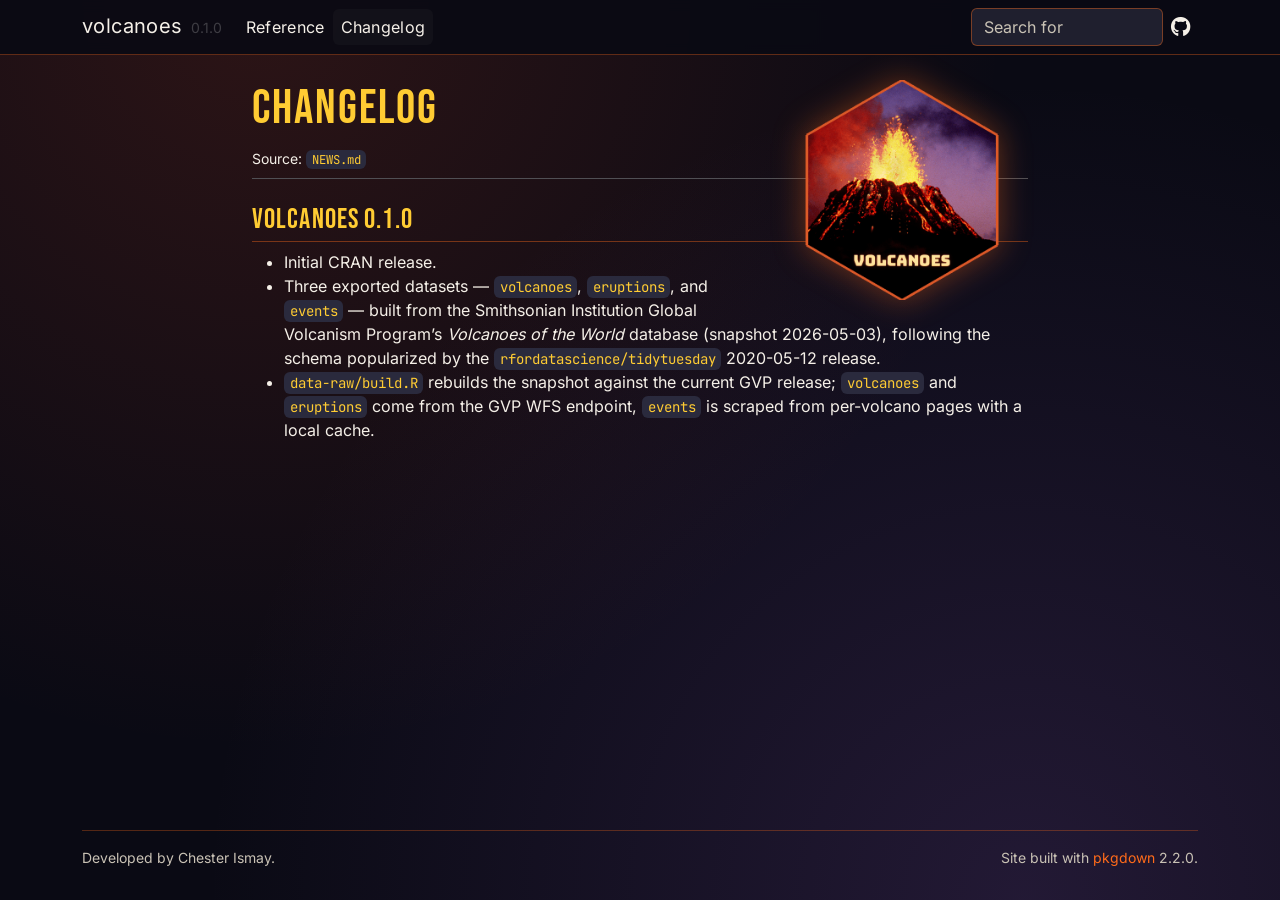
==== news/index.html @ 97ddf231 "Deploying to gh-pages from @ moderndive/volcanoes@5ae3375f4cb5e83d5c60f3630cde0b2632eceeb3 🚀" ====
<!DOCTYPE html>
<!-- Generated by pkgdown: do not edit by hand --><html lang="en"><head><meta http-equiv="Content-Type" content="text/html; charset=UTF-8"><meta charset="utf-8"><meta http-equiv="X-UA-Compatible" content="IE=edge"><meta name="viewport" content="width=device-width, initial-scale=1, shrink-to-fit=no"><title>Changelog • volcanoes</title><!-- favicons --><link rel="icon" type="image/png" sizes="96x96" href="../favicon-96x96.png"><link rel="icon" type="”image/svg+xml”" href="../favicon.svg"><link rel="apple-touch-icon" sizes="180x180" href="../apple-touch-icon.png"><link rel="icon" sizes="any" href="../favicon.ico"><link rel="manifest" href="../site.webmanifest"><script src="../deps/jquery-3.6.0/jquery-3.6.0.min.js"></script><meta name="viewport" content="width=device-width, initial-scale=1, shrink-to-fit=no"><link href="../deps/bootstrap-5.3.1/bootstrap.min.css" rel="stylesheet"><script src="../deps/bootstrap-5.3.1/bootstrap.bundle.min.js"></script><link href="../deps/Inter-0.4.10/font.css" rel="stylesheet"><link href="../deps/JetBrains_Mono-0.4.10/font.css" rel="stylesheet"><link href="../deps/Bebas_Neue-0.4.10/font.css" rel="stylesheet"><link href="../deps/font-awesome-6.5.2/css/all.min.css" rel="stylesheet"><link href="../deps/font-awesome-6.5.2/css/v4-shims.min.css" rel="stylesheet"><script src="../deps/headroom-0.11.0/headroom.min.js"></script><script src="../deps/headroom-0.11.0/jQuery.headroom.min.js"></script><script src="../deps/bootstrap-toc-1.0.1/bootstrap-toc.min.js"></script><script src="../deps/clipboard.js-2.0.11/clipboard.min.js"></script><script src="../deps/search-1.0.0/autocomplete.jquery.min.js"></script><script src="../deps/search-1.0.0/fuse.min.js"></script><script src="../deps/search-1.0.0/mark.min.js"></script><!-- pkgdown --><script src="../pkgdown.js"></script><script src="../extra.js"></script><meta property="og:title" content="Changelog"><meta property="og:image" content="https://moderndive.github.io/volcanoes/logo.png"></head><body>
    <a href="#main" class="visually-hidden-focusable">Skip to contents</a>


    <nav class="navbar navbar-expand-lg fixed-top bg-dark" data-bs-theme="dark" aria-label="Site navigation"><div class="container">

    <a class="navbar-brand me-2" href="../index.html">volcanoes</a>

    <small class="nav-text text-muted me-auto" data-bs-toggle="tooltip" data-bs-placement="bottom" title="">0.1.0</small>


    <button class="navbar-toggler" type="button" data-bs-toggle="collapse" data-bs-target="#navbar" aria-controls="navbar" aria-expanded="false" aria-label="Toggle navigation">
      <span class="navbar-toggler-icon"></span>
    </button>

    <div id="navbar" class="collapse navbar-collapse ms-3">
      <ul class="navbar-nav me-auto"><li class="nav-item"><a class="nav-link" href="../reference/index.html">Reference</a></li>
<li class="active nav-item"><a class="nav-link" href="../news/index.html">Changelog</a></li>
      </ul><ul class="navbar-nav"><li class="nav-item"><form class="form-inline" role="search">
 <input class="form-control" type="search" name="search-input" id="search-input" autocomplete="off" aria-label="Search site" placeholder="Search for" data-search-index="../search.json"></form></li>
<li class="nav-item"><a class="external-link nav-link" href="https://github.com/moderndive/volcanoes/" aria-label="GitHub"><span class="fa fab fa-github fa-lg"></span></a></li>
      </ul></div>


  </div>
</nav><div class="container template-news">
<div class="row">
  <main id="main" class="col-md-9"><div class="page-header">
      <img src="../logo.png" class="logo" alt=""><h1>Changelog</h1>
      <small>Source: <a href="https://github.com/moderndive/volcanoes/blob/main/NEWS.md" class="external-link"><code>NEWS.md</code></a></small>
    </div>

    <div class="section level2">
<h2 class="pkg-version" data-toc-text="0.1.0" id="volcanoes-010">volcanoes 0.1.0<a class="anchor" aria-label="anchor" href="#volcanoes-010"></a></h2>
<ul><li>Initial CRAN release.</li>
<li>Three exported datasets — <code>volcanoes</code>, <code>eruptions</code>, and <code>events</code> — built from the Smithsonian Institution Global Volcanism Program’s <em>Volcanoes of the World</em> database (snapshot 2026-05-03), following the schema popularized by the <code>rfordatascience/tidytuesday</code> 2020-05-12 release.</li>
<li>
<code>data-raw/build.R</code> rebuilds the snapshot against the current GVP release; <code>volcanoes</code> and <code>eruptions</code> come from the GVP WFS endpoint, <code>events</code> is scraped from per-volcano pages with a local cache.</li>
</ul></div>
  </main></div>


    <footer><div class="pkgdown-footer-left">
  <p>Developed by Chester Ismay.</p>
</div>

<div class="pkgdown-footer-right">
  <p>Site built with <a href="https://pkgdown.r-lib.org/" class="external-link">pkgdown</a> 2.2.0.</p>
</div>

    </footer></div>





  </body></html>
---- deps/Inter-0.4.10/font.css ----
/* cyrillic-ext */
@font-face {
  font-family: 'Inter';
  font-style: normal;
  font-weight: 400;
  font-display: swap;
  src: url(UcCO3FwrK3iLTeHuS_nVMrMxCp50SjIw2boKoduKmMEVuLyfAZJhiI2B.woff2) format('woff2');
  unicode-range: U+0460-052F, U+1C80-1C8A, U+20B4, U+2DE0-2DFF, U+A640-A69F, U+FE2E-FE2F;
}
/* cyrillic */
@font-face {
  font-family: 'Inter';
  font-style: normal;
  font-weight: 400;
  font-display: swap;
  src: url(UcCO3FwrK3iLTeHuS_nVMrMxCp50SjIw2boKoduKmMEVuLyfAZthiI2B.woff2) format('woff2');
  unicode-range: U+0301, U+0400-045F, U+0490-0491, U+04B0-04B1, U+2116;
}
/* greek-ext */
@font-face {
  font-family: 'Inter';
  font-style: normal;
  font-weight: 400;
  font-display: swap;
  src: url(UcCO3FwrK3iLTeHuS_nVMrMxCp50SjIw2boKoduKmMEVuLyfAZNhiI2B.woff2) format('woff2');
  unicode-range: U+1F00-1FFF;
}
/* greek */
@font-face {
  font-family: 'Inter';
  font-style: normal;
  font-weight: 400;
  font-display: swap;
  src: url(UcCO3FwrK3iLTeHuS_nVMrMxCp50SjIw2boKoduKmMEVuLyfAZxhiI2B.woff2) format('woff2');
  unicode-range: U+0370-0377, U+037A-037F, U+0384-038A, U+038C, U+038E-03A1, U+03A3-03FF;
}
/* vietnamese */
@font-face {
  font-family: 'Inter';
  font-style: normal;
  font-weight: 400;
  font-display: swap;
  src: url(UcCO3FwrK3iLTeHuS_nVMrMxCp50SjIw2boKoduKmMEVuLyfAZBhiI2B.woff2) format('woff2');
  unicode-range: U+0102-0103, U+0110-0111, U+0128-0129, U+0168-0169, U+01A0-01A1, U+01AF-01B0, U+0300-0301, U+0303-0304, U+0308-0309, U+0323, U+0329, U+1EA0-1EF9, U+20AB;
}
/* latin-ext */
@font-face {
  font-family: 'Inter';
  font-style: normal;
  font-weight: 400;
  font-display: swap;
  src: url(UcCO3FwrK3iLTeHuS_nVMrMxCp50SjIw2boKoduKmMEVuLyfAZFhiI2B.woff2) format('woff2');
  unicode-range: U+0100-02BA, U+02BD-02C5, U+02C7-02CC, U+02CE-02D7, U+02DD-02FF, U+0304, U+0308, U+0329, U+1D00-1DBF, U+1E00-1E9F, U+1EF2-1EFF, U+2020, U+20A0-20AB, U+20AD-20C0, U+2113, U+2C60-2C7F, U+A720-A7FF;
}
/* latin */
@font-face {
  font-family: 'Inter';
  font-style: normal;
  font-weight: 400;
  font-display: swap;
  src: url(UcCO3FwrK3iLTeHuS_nVMrMxCp50SjIw2boKoduKmMEVuLyfAZ9hiA.woff2) format('woff2');
  unicode-range: U+0000-00FF, U+0131, U+0152-0153, U+02BB-02BC, U+02C6, U+02DA, U+02DC, U+0304, U+0308, U+0329, U+2000-206F, U+20AC, U+2122, U+2191, U+2193, U+2212, U+2215, U+FEFF, U+FFFD;
}
---- deps/JetBrains_Mono-0.4.10/font.css ----
/* cyrillic-ext */
@font-face {
  font-family: 'JetBrains Mono';
  font-style: normal;
  font-weight: 400;
  font-display: swap;
  src: url(tDbY2o-flEEny0FZhsfKu5WU4zr3E_BX0PnT8RD8yKxTN1OVgaY.woff2) format('woff2');
  unicode-range: U+0460-052F, U+1C80-1C8A, U+20B4, U+2DE0-2DFF, U+A640-A69F, U+FE2E-FE2F;
}
/* cyrillic */
@font-face {
  font-family: 'JetBrains Mono';
  font-style: normal;
  font-weight: 400;
  font-display: swap;
  src: url(tDbY2o-flEEny0FZhsfKu5WU4zr3E_BX0PnT8RD8yKxTPlOVgaY.woff2) format('woff2');
  unicode-range: U+0301, U+0400-045F, U+0490-0491, U+04B0-04B1, U+2116;
}
/* greek */
@font-face {
  font-family: 'JetBrains Mono';
  font-style: normal;
  font-weight: 400;
  font-display: swap;
  src: url(tDbY2o-flEEny0FZhsfKu5WU4zr3E_BX0PnT8RD8yKxTOVOVgaY.woff2) format('woff2');
  unicode-range: U+0370-0377, U+037A-037F, U+0384-038A, U+038C, U+038E-03A1, U+03A3-03FF;
}
/* vietnamese */
@font-face {
  font-family: 'JetBrains Mono';
  font-style: normal;
  font-weight: 400;
  font-display: swap;
  src: url(tDbY2o-flEEny0FZhsfKu5WU4zr3E_BX0PnT8RD8yKxTNVOVgaY.woff2) format('woff2');
  unicode-range: U+0102-0103, U+0110-0111, U+0128-0129, U+0168-0169, U+01A0-01A1, U+01AF-01B0, U+0300-0301, U+0303-0304, U+0308-0309, U+0323, U+0329, U+1EA0-1EF9, U+20AB;
}
/* latin-ext */
@font-face {
  font-family: 'JetBrains Mono';
  font-style: normal;
  font-weight: 400;
  font-display: swap;
  src: url(tDbY2o-flEEny0FZhsfKu5WU4zr3E_BX0PnT8RD8yKxTNFOVgaY.woff2) format('woff2');
  unicode-range: U+0100-02BA, U+02BD-02C5, U+02C7-02CC, U+02CE-02D7, U+02DD-02FF, U+0304, U+0308, U+0329, U+1D00-1DBF, U+1E00-1E9F, U+1EF2-1EFF, U+2020, U+20A0-20AB, U+20AD-20C0, U+2113, U+2C60-2C7F, U+A720-A7FF;
}
/* latin */
@font-face {
  font-family: 'JetBrains Mono';
  font-style: normal;
  font-weight: 400;
  font-display: swap;
  src: url(tDbY2o-flEEny0FZhsfKu5WU4zr3E_BX0PnT8RD8yKxTOlOV.woff2) format('woff2');
  unicode-range: U+0000-00FF, U+0131, U+0152-0153, U+02BB-02BC, U+02C6, U+02DA, U+02DC, U+0304, U+0308, U+0329, U+2000-206F, U+20AC, U+2122, U+2191, U+2193, U+2212, U+2215, U+FEFF, U+FFFD;
}
---- deps/Bebas_Neue-0.4.10/font.css ----
/* latin-ext */
@font-face {
  font-family: 'Bebas Neue';
  font-style: normal;
  font-weight: 400;
  font-display: swap;
  src: url(JTUSjIg69CK48gW7PXoo9Wdhyzbi.woff2) format('woff2');
  unicode-range: U+0100-02BA, U+02BD-02C5, U+02C7-02CC, U+02CE-02D7, U+02DD-02FF, U+0304, U+0308, U+0329, U+1D00-1DBF, U+1E00-1E9F, U+1EF2-1EFF, U+2020, U+20A0-20AB, U+20AD-20C0, U+2113, U+2C60-2C7F, U+A720-A7FF;
}
/* latin */
@font-face {
  font-family: 'Bebas Neue';
  font-style: normal;
  font-weight: 400;
  font-display: swap;
  src: url(JTUSjIg69CK48gW7PXoo9Wlhyw.woff2) format('woff2');
  unicode-range: U+0000-00FF, U+0131, U+0152-0153, U+02BB-02BC, U+02C6, U+02DA, U+02DC, U+0304, U+0308, U+0329, U+2000-206F, U+20AC, U+2122, U+2191, U+2193, U+2212, U+2215, U+FEFF, U+FFFD;
}
---- deps/font-awesome-6.5.2/css/v4-shims.min.css ----
/*!
 * Font Awesome Free 6.5.2 by @fontawesome - https://fontawesome.com
 * License - https://fontawesome.com/license/free (Icons: CC BY 4.0, Fonts: SIL OFL 1.1, Code: MIT License)
 * Copyright 2024 Fonticons, Inc.
 */
.fa.fa-glass:before{content:"\f000"}.fa.fa-envelope-o{font-family:"Font Awesome 6 Free";font-weight:400}.fa.fa-envelope-o:before{content:"\f0e0"}.fa.fa-star-o{font-family:"Font Awesome 6 Free";font-weight:400}.fa.fa-star-o:before{content:"\f005"}.fa.fa-close:before,.fa.fa-remove:before{content:"\f00d"}.fa.fa-gear:before{content:"\f013"}.fa.fa-trash-o{font-family:"Font Awesome 6 Free";font-weight:400}.fa.fa-trash-o:before{content:"\f2ed"}.fa.fa-home:before{content:"\f015"}.fa.fa-file-o{font-family:"Font Awesome 6 Free";font-weight:400}.fa.fa-file-o:before{content:"\f15b"}.fa.fa-clock-o{font-family:"Font Awesome 6 Free";font-weight:400}.fa.fa-clock-o:before{content:"\f017"}.fa.fa-arrow-circle-o-down{font-family:"Font Awesome 6 Free";font-weight:400}.fa.fa-arrow-circle-o-down:before{content:"\f358"}.fa.fa-arrow-circle-o-up{font-family:"Font Awesome 6 Free";font-weight:400}.fa.fa-arrow-circle-o-up:before{content:"\f35b"}.fa.fa-play-circle-o{font-family:"Font Awesome 6 Free";font-weight:400}.fa.fa-play-circle-o:before{content:"\f144"}.fa.fa-repeat:before,.fa.fa-rotate-right:before{content:"\f01e"}.fa.fa-refresh:before{content:"\f021"}.fa.fa-list-alt{font-family:"Font Awesome 6 Free";font-weight:400}.fa.fa-list-alt:before{content:"\f022"}.fa.fa-dedent:before{content:"\f03b"}.fa.fa-video-camera:before{content:"\f03d"}.fa.fa-picture-o{font-family:"Font Awesome 6 Free";font-weight:400}.fa.fa-picture-o:before{content:"\f03e"}.fa.fa-photo{font-family:"Font Awesome 6 Free";font-weight:400}.fa.fa-photo:before{content:"\f03e"}.fa.fa-image{font-family:"Font Awesome 6 Free";font-weight:400}.fa.fa-image:before{content:"\f03e"}.fa.fa-map-marker:before{content:"\f3c5"}.fa.fa-pencil-square-o{font-family:"Font Awesome 6 Free";font-weight:400}.fa.fa-pencil-square-o:before{content:"\f044"}.fa.fa-edit{font-family:"Font Awesome 6 Free";font-weight:400}.fa.fa-edit:before{content:"\f044"}.fa.fa-share-square-o:before{content:"\f14d"}.fa.fa-check-square-o{font-family:"Font Awesome 6 Free";font-weight:400}.fa.fa-check-square-o:before{content:"\f14a"}.fa.fa-arrows:before{content:"\f0b2"}.fa.fa-times-circle-o{font-family:"Font Awesome 6 Free";font-weight:400}.fa.fa-times-circle-o:before{content:"\f057"}.fa.fa-check-circle-o{font-family:"Font Awesome 6 Free";font-weight:400}.fa.fa-check-circle-o:before{content:"\f058"}.fa.fa-mail-forward:before{content:"\f064"}.fa.fa-expand:before{content:"\f424"}.fa.fa-compress:before{content:"\f422"}.fa.fa-eye,.fa.fa-eye-slash{font-family:"Font Awesome 6 Free";font-weight:400}.fa.fa-warning:before{content:"\f071"}.fa.fa-calendar:before{content:"\f073"}.fa.fa-arrows-v:before{content:"\f338"}.fa.fa-arrows-h:before{content:"\f337"}.fa.fa-bar-chart-o:before,.fa.fa-bar-chart:before{content:"\e0e3"}.fa.fa-twitter-square{font-family:"Font Awesome 6 Brands";font-weight:400}.fa.fa-twitter-square:before{content:"\f081"}.fa.fa-facebook-square{font-family:"Font Awesome 6 Brands";font-weight:400}.fa.fa-facebook-square:before{content:"\f082"}.fa.fa-gears:before{content:"\f085"}.fa.fa-thumbs-o-up{font-family:"Font Awesome 6 Free";font-weight:400}.fa.fa-thumbs-o-up:before{content:"\f164"}.fa.fa-thumbs-o-down{font-family:"Font Awesome 6 Free";font-weight:400}.fa.fa-thumbs-o-down:before{content:"\f165"}.fa.fa-heart-o{font-family:"Font Awesome 6 Free";font-weight:400}.fa.fa-heart-o:before{content:"\f004"}.fa.fa-sign-out:before{content:"\f2f5"}.fa.fa-linkedin-square{font-family:"Font Awesome 6 Brands";font-weight:400}.fa.fa-linkedin-square:before{content:"\f08c"}.fa.fa-thumb-tack:before{content:"\f08d"}.fa.fa-external-link:before{content:"\f35d"}.fa.fa-sign-in:before{content:"\f2f6"}.fa.fa-github-square{font-family:"Font Awesome 6 Brands";font-weight:400}.fa.fa-github-square:before{content:"\f092"}.fa.fa-lemon-o{font-family:"Font Awesome 6 Free";font-weight:400}.fa.fa-lemon-o:before{content:"\f094"}.fa.fa-square-o{font-family:"Font Awesome 6 Free";font-weight:400}.fa.fa-square-o:before{content:"\f0c8"}.fa.fa-bookmark-o{font-family:"Font Awesome 6 Free";font-weight:400}.fa.fa-bookmark-o:before{content:"\f02e"}.fa.fa-facebook,.fa.fa-twitter{font-family:"Font Awesome 6 Brands";font-weight:400}.fa.fa-facebook:before{content:"\f39e"}.fa.fa-facebook-f{font-family:"Font Awesome 6 Brands";font-weight:400}.fa.fa-facebook-f:before{content:"\f39e"}.fa.fa-github{font-family:"Font Awesome 6 Brands";font-weight:400}.fa.fa-credit-card{font-family:"Font Awesome 6 Free";font-weight:400}.fa.fa-feed:before{content:"\f09e"}.fa.fa-hdd-o{font-family:"Font Awesome 6 Free";font-weight:400}.fa.fa-hdd-o:before{content:"\f0a0"}.fa.fa-hand-o-right{font-family:"Font Awesome 6 Free";font-weight:400}.fa.fa-hand-o-right:before{content:"\f0a4"}.fa.fa-hand-o-left{font-family:"Font Awesome 6 Free";font-weight:400}.fa.fa-hand-o-left:before{content:"\f0a5"}.fa.fa-hand-o-up{font-family:"Font Awesome 6 Free";font-weight:400}.fa.fa-hand-o-up:before{content:"\f0a6"}.fa.fa-hand-o-down{font-family:"Font Awesome 6 Free";font-weight:400}.fa.fa-hand-o-down:before{content:"\f0a7"}.fa.fa-globe:before{content:"\f57d"}.fa.fa-tasks:before{content:"\f828"}.fa.fa-arrows-alt:before{content:"\f31e"}.fa.fa-group:before{content:"\f0c0"}.fa.fa-chain:before{content:"\f0c1"}.fa.fa-cut:before{content:"\f0c4"}.fa.fa-files-o{font-family:"Font Awesome 6 Free";font-weight:400}.fa.fa-files-o:before{content:"\f0c5"}.fa.fa-floppy-o{font-family:"Font Awesome 6 Free";font-weight:400}.fa.fa-floppy-o:before{content:"\f0c7"}.fa.fa-save{font-family:"Font Awesome 6 Free";font-weight:400}.fa.fa-save:before{content:"\f0c7"}.fa.fa-navicon:before,.fa.fa-reorder:before{content:"\f0c9"}.fa.fa-magic:before{content:"\e2ca"}.fa.fa-pinterest,.fa.fa-pinterest-square{font-family:"Font Awesome 6 Brands";font-weight:400}.fa.fa-pinterest-square:before{content:"\f0d3"}.fa.fa-google-plus-square{font-family:"Font Awesome 6 Brands";font-weight:400}.fa.fa-google-plus-square:before{content:"\f0d4"}.fa.fa-google-plus{font-family:"Font Awesome 6 Brands";font-weight:400}.fa.fa-google-plus:before{content:"\f0d5"}.fa.fa-money:before{content:"\f3d1"}.fa.fa-unsorted:before{content:"\f0dc"}.fa.fa-sort-desc:before{content:"\f0dd"}.fa.fa-sort-asc:before{content:"\f0de"}.fa.fa-linkedin{font-family:"Font Awesome 6 Brands";font-weight:400}.fa.fa-linkedin:before{content:"\f0e1"}.fa.fa-rotate-left:before{content:"\f0e2"}.fa.fa-legal:before{content:"\f0e3"}.fa.fa-dashboard:before,.fa.fa-tachometer:before{content:"\f625"}.fa.fa-comment-o{font-family:"Font Awesome 6 Free";font-weight:400}.fa.fa-comment-o:before{content:"\f075"}.fa.fa-comments-o{font-family:"Font Awesome 6 Free";font-weight:400}.fa.fa-comments-o:before{content:"\f086"}.fa.fa-flash:before{content:"\f0e7"}.fa.fa-clipboard:before{content:"\f0ea"}.fa.fa-lightbulb-o{font-family:"Font Awesome 6 Free";font-weight:400}.fa.fa-lightbulb-o:before{content:"\f0eb"}.fa.fa-exchange:before{content:"\f362"}.fa.fa-cloud-download:before{content:"\f0ed"}.fa.fa-cloud-upload:before{content:"\f0ee"}.fa.fa-bell-o{font-family:"Font Awesome 6 Free";font-weight:400}.fa.fa-bell-o:before{content:"\f0f3"}.fa.fa-cutlery:before{content:"\f2e7"}.fa.fa-file-text-o{font-family:"Font Awesome 6 Free";font-weight:400}.fa.fa-file-text-o:before{content:"\f15c"}.fa.fa-building-o{font-family:"Font Awesome 6 Free";font-weight:400}.fa.fa-building-o:before{content:"\f1ad"}.fa.fa-hospital-o{font-family:"Font Awesome 6 Free";font-weight:400}.fa.fa-hospital-o:before{content:"\f0f8"}.fa.fa-tablet:before{content:"\f3fa"}.fa.fa-mobile-phone:before,.fa.fa-mobile:before{content:"\f3cd"}.fa.fa-circle-o{font-family:"Font Awesome 6 Free";font-weight:400}.fa.fa-circle-o:before{content:"\f111"}.fa.fa-mail-reply:before{content:"\f3e5"}.fa.fa-github-alt{font-family:"Font Awesome 6 Brands";font-weight:400}.fa.fa-folder-o{font-family:"Font Awesome 6 Free";font-weight:400}.fa.fa-folder-o:before{content:"\f07b"}.fa.fa-folder-open-o{font-family:"Font Awesome 6 Free";font-weight:400}.fa.fa-folder-open-o:before{content:"\f07c"}.fa.fa-smile-o{font-family:"Font Awesome 6 Free";font-weight:400}.fa.fa-smile-o:before{content:"\f118"}.fa.fa-frown-o{font-family:"Font Awesome 6 Free";font-weight:400}.fa.fa-frown-o:before{content:"\f119"}.fa.fa-meh-o{font-family:"Font Awesome 6 Free";font-weight:400}.fa.fa-meh-o:before{content:"\f11a"}.fa.fa-keyboard-o{font-family:"Font Awesome 6 Free";font-weight:400}.fa.fa-keyboard-o:before{content:"\f11c"}.fa.fa-flag-o{font-family:"Font Awesome 6 Free";font-weight:400}.fa.fa-flag-o:before{content:"\f024"}.fa.fa-mail-reply-all:before{content:"\f122"}.fa.fa-star-half-o{font-family:"Font Awesome 6 Free";font-weight:400}.fa.fa-star-half-o:before{content:"\f5c0"}.fa.fa-star-half-empty{font-family:"Font Awesome 6 Free";font-weight:400}.fa.fa-star-half-empty:before{content:"\f5c0"}.fa.fa-star-half-full{font-family:"Font Awesome 6 Free";font-weight:400}.fa.fa-star-half-full:before{content:"\f5c0"}.fa.fa-code-fork:before{content:"\f126"}.fa.fa-chain-broken:before,.fa.fa-unlink:before{content:"\f127"}.fa.fa-calendar-o{font-family:"Font Awesome 6 Free";font-weight:400}.fa.fa-calendar-o:before{content:"\f133"}.fa.fa-css3,.fa.fa-html5,.fa.fa-maxcdn{font-family:"Font Awesome 6 Brands";font-weight:400}.fa.fa-unlock-alt:before{content:"\f09c"}.fa.fa-minus-square-o{font-family:"Font Awesome 6 Free";font-weight:400}.fa.fa-minus-square-o:before{content:"\f146"}.fa.fa-level-up:before{content:"\f3bf"}.fa.fa-level-down:before{content:"\f3be"}.fa.fa-pencil-square:before{content:"\f14b"}.fa.fa-external-link-square:before{content:"\f360"}.fa.fa-compass{font-family:"Font Awesome 6 Free";font-weight:400}.fa.fa-caret-square-o-down{font-family:"Font Awesome 6 Free";font-weight:400}.fa.fa-caret-square-o-down:before{content:"\f150"}.fa.fa-toggle-down{font-family:"Font Awesome 6 Free";font-weight:400}.fa.fa-toggle-down:before{content:"\f150"}.fa.fa-caret-square-o-up{font-family:"Font Awesome 6 Free";font-weight:400}.fa.fa-caret-square-o-up:before{content:"\f151"}.fa.fa-toggle-up{font-family:"Font Awesome 6 Free";font-weight:400}.fa.fa-toggle-up:before{content:"\f151"}.fa.fa-caret-square-o-right{font-family:"Font Awesome 6 Free";font-weight:400}.fa.fa-caret-square-o-right:before{content:"\f152"}.fa.fa-toggle-right{font-family:"Font Awesome 6 Free";font-weight:400}.fa.fa-toggle-right:before{content:"\f152"}.fa.fa-eur:before,.fa.fa-euro:before{content:"\f153"}.fa.fa-gbp:before{content:"\f154"}.fa.fa-dollar:before,.fa.fa-usd:before{content:"\24"}.fa.fa-inr:before,.fa.fa-rupee:before{content:"\e1bc"}.fa.fa-cny:before,.fa.fa-jpy:before,.fa.fa-rmb:before,.fa.fa-yen:before{content:"\f157"}.fa.fa-rouble:before,.fa.fa-rub:before,.fa.fa-ruble:before{content:"\f158"}.fa.fa-krw:before,.fa.fa-won:before{content:"\f159"}.fa.fa-bitcoin,.fa.fa-btc{font-family:"Font Awesome 6 Brands";font-weight:400}.fa.fa-bitcoin:before{content:"\f15a"}.fa.fa-file-text:before{content:"\f15c"}.fa.fa-sort-alpha-asc:before{content:"\f15d"}.fa.fa-sort-alpha-desc:before{content:"\f881"}.fa.fa-sort-amount-asc:before{content:"\f884"}.fa.fa-sort-amount-desc:before{content:"\f160"}.fa.fa-sort-numeric-asc:before{content:"\f162"}.fa.fa-sort-numeric-desc:before{content:"\f886"}.fa.fa-youtube-square{font-family:"Font Awesome 6 Brands";font-weight:400}.fa.fa-youtube-square:before{content:"\f431"}.fa.fa-xing,.fa.fa-xing-square,.fa.fa-youtube{font-family:"Font Awesome 6 Brands";font-weight:400}.fa.fa-xing-square:before{content:"\f169"}.fa.fa-youtube-play{font-family:"Font Awesome 6 Brands";font-weight:400}.fa.fa-youtube-play:before{content:"\f167"}.fa.fa-adn,.fa.fa-bitbucket,.fa.fa-bitbucket-square,.fa.fa-dropbox,.fa.fa-flickr,.fa.fa-instagram,.fa.fa-stack-overflow{font-family:"Font Awesome 6 Brands";font-weight:400}.fa.fa-bitbucket-square:before{content:"\f171"}.fa.fa-tumblr,.fa.fa-tumblr-square{font-family:"Font Awesome 6 Brands";font-weight:400}.fa.fa-tumblr-square:before{content:"\f174"}.fa.fa-long-arrow-down:before{content:"\f309"}.fa.fa-long-arrow-up:before{content:"\f30c"}.fa.fa-long-arrow-left:before{content:"\f30a"}.fa.fa-long-arrow-right:before{content:"\f30b"}.fa.fa-android,.fa.fa-apple,.fa.fa-dribbble,.fa.fa-foursquare,.fa.fa-gittip,.fa.fa-gratipay,.fa.fa-linux,.fa.fa-skype,.fa.fa-trello,.fa.fa-windows{font-family:"Font Awesome 6 Brands";font-weight:400}.fa.fa-gittip:before{content:"\f184"}.fa.fa-sun-o{font-family:"Font Awesome 6 Free";font-weight:400}.fa.fa-sun-o:before{content:"\f185"}.fa.fa-moon-o{font-family:"Font Awesome 6 Free";font-weight:400}.fa.fa-moon-o:before{content:"\f186"}.fa.fa-pagelines,.fa.fa-renren,.fa.fa-stack-exchange,.fa.fa-vk,.fa.fa-weibo{font-family:"Font Awesome 6 Brands";font-weight:400}.fa.fa-arrow-circle-o-right{font-family:"Font Awesome 6 Free";font-weight:400}.fa.fa-arrow-circle-o-right:before{content:"\f35a"}.fa.fa-arrow-circle-o-left{font-family:"Font Awesome 6 Free";font-weight:400}.fa.fa-arrow-circle-o-left:before{content:"\f359"}.fa.fa-caret-square-o-left{font-family:"Font Awesome 6 Free";font-weight:400}.fa.fa-caret-square-o-left:before{content:"\f191"}.fa.fa-toggle-left{font-family:"Font Awesome 6 Free";font-weight:400}.fa.fa-toggle-left:before{content:"\f191"}.fa.fa-dot-circle-o{font-family:"Font Awesome 6 Free";font-weight:400}.fa.fa-dot-circle-o:before{content:"\f192"}.fa.fa-vimeo-square{font-family:"Font Awesome 6 Brands";font-weight:400}.fa.fa-vimeo-square:before{content:"\f194"}.fa.fa-try:before,.fa.fa-turkish-lira:before{content:"\e2bb"}.fa.fa-plus-square-o{font-family:"Font Awesome 6 Free";font-weight:400}.fa.fa-plus-square-o:before{content:"\f0fe"}.fa.fa-openid,.fa.fa-slack,.fa.fa-wordpress{font-family:"Font Awesome 6 Brands";font-weight:400}.fa.fa-bank:before,.fa.fa-institution:before{content:"\f19c"}.fa.fa-mortar-board:before{content:"\f19d"}.fa.fa-google,.fa.fa-reddit,.fa.fa-reddit-square,.fa.fa-yahoo{font-family:"Font Awesome 6 Brands";font-weight:400}.fa.fa-reddit-square:before{content:"\f1a2"}.fa.fa-behance,.fa.fa-behance-square,.fa.fa-delicious,.fa.fa-digg,.fa.fa-drupal,.fa.fa-joomla,.fa.fa-pied-piper-alt,.fa.fa-pied-piper-pp,.fa.fa-stumbleupon,.fa.fa-stumbleupon-circle{font-family:"Font Awesome 6 Brands";font-weight:400}.fa.fa-behance-square:before{content:"\f1b5"}.fa.fa-steam,.fa.fa-steam-square{font-family:"Font Awesome 6 Brands";font-weight:400}.fa.fa-steam-square:before{content:"\f1b7"}.fa.fa-automobile:before{content:"\f1b9"}.fa.fa-cab:before{content:"\f1ba"}.fa.fa-deviantart,.fa.fa-soundcloud,.fa.fa-spotify{font-family:"Font Awesome 6 Brands";font-weight:400}.fa.fa-file-pdf-o{font-family:"Font Awesome 6 Free";font-weight:400}.fa.fa-file-pdf-o:before{content:"\f1c1"}.fa.fa-file-word-o{font-family:"Font Awesome 6 Free";font-weight:400}.fa.fa-file-word-o:before{content:"\f1c2"}.fa.fa-file-excel-o{font-family:"Font Awesome 6 Free";font-weight:400}.fa.fa-file-excel-o:before{content:"\f1c3"}.fa.fa-file-powerpoint-o{font-family:"Font Awesome 6 Free";font-weight:400}.fa.fa-file-powerpoint-o:before{content:"\f1c4"}.fa.fa-file-image-o{font-family:"Font Awesome 6 Free";font-weight:400}.fa.fa-file-image-o:before{content:"\f1c5"}.fa.fa-file-photo-o{font-family:"Font Awesome 6 Free";font-weight:400}.fa.fa-file-photo-o:before{content:"\f1c5"}.fa.fa-file-picture-o{font-family:"Font Awesome 6 Free";font-weight:400}.fa.fa-file-picture-o:before{content:"\f1c5"}.fa.fa-file-archive-o{font-family:"Font Awesome 6 Free";font-weight:400}.fa.fa-file-archive-o:before{content:"\f1c6"}.fa.fa-file-zip-o{font-family:"Font Awesome 6 Free";font-weight:400}.fa.fa-file-zip-o:before{content:"\f1c6"}.fa.fa-file-audio-o{font-family:"Font Awesome 6 Free";font-weight:400}.fa.fa-file-audio-o:before{content:"\f1c7"}.fa.fa-file-sound-o{font-family:"Font Awesome 6 Free";font-weight:400}.fa.fa-file-sound-o:before{content:"\f1c7"}.fa.fa-file-video-o{font-family:"Font Awesome 6 Free";font-weight:400}.fa.fa-file-video-o:before{content:"\f1c8"}.fa.fa-file-movie-o{font-family:"Font Awesome 6 Free";font-weight:400}.fa.fa-file-movie-o:before{content:"\f1c8"}.fa.fa-file-code-o{font-family:"Font Awesome 6 Free";font-weight:400}.fa.fa-file-code-o:before{content:"\f1c9"}.fa.fa-codepen,.fa.fa-jsfiddle,.fa.fa-vine{font-family:"Font Awesome 6 Brands";font-weight:400}.fa.fa-life-bouy:before,.fa.fa-life-buoy:before,.fa.fa-life-saver:before,.fa.fa-support:before{content:"\f1cd"}.fa.fa-circle-o-notch:before{content:"\f1ce"}.fa.fa-ra,.fa.fa-rebel{font-family:"Font Awesome 6 Brands";font-weight:400}.fa.fa-ra:before{content:"\f1d0"}.fa.fa-resistance{font-family:"Font Awesome 6 Brands";font-weight:400}.fa.fa-resistance:before{content:"\f1d0"}.fa.fa-empire,.fa.fa-ge{font-family:"Font Awesome 6 Brands";font-weight:400}.fa.fa-ge:before{content:"\f1d1"}.fa.fa-git-square{font-family:"Font Awesome 6 Brands";font-weight:400}.fa.fa-git-square:before{content:"\f1d2"}.fa.fa-git,.fa.fa-hacker-news,.fa.fa-y-combinator-square{font-family:"Font Awesome 6 Brands";font-weight:400}.fa.fa-y-combinator-square:before{content:"\f1d4"}.fa.fa-yc-square{font-family:"Font Awesome 6 Brands";font-weight:400}.fa.fa-yc-square:before{content:"\f1d4"}.fa.fa-qq,.fa.fa-tencent-weibo,.fa.fa-wechat,.fa.fa-weixin{font-family:"Font Awesome 6 Brands";font-weight:400}.fa.fa-wechat:before{content:"\f1d7"}.fa.fa-send:before{content:"\f1d8"}.fa.fa-paper-plane-o{font-family:"Font Awesome 6 Free";font-weight:400}.fa.fa-paper-plane-o:before{content:"\f1d8"}.fa.fa-send-o{font-family:"Font Awesome 6 Free";font-weight:400}.fa.fa-send-o:before{content:"\f1d8"}.fa.fa-circle-thin{font-family:"Font Awesome 6 Free";font-weight:400}.fa.fa-circle-thin:before{content:"\f111"}.fa.fa-header:before{content:"\f1dc"}.fa.fa-futbol-o{font-family:"Font Awesome 6 Free";font-weight:400}.fa.fa-futbol-o:before{content:"\f1e3"}.fa.fa-soccer-ball-o{font-family:"Font Awesome 6 Free";font-weight:400}.fa.fa-soccer-ball-o:before{content:"\f1e3"}.fa.fa-slideshare,.fa.fa-twitch,.fa.fa-yelp{font-family:"Font Awesome 6 Brands";font-weight:400}.fa.fa-newspaper-o{font-family:"Font Awesome 6 Free";font-weight:400}.fa.fa-newspaper-o:before{content:"\f1ea"}.fa.fa-cc-amex,.fa.fa-cc-discover,.fa.fa-cc-mastercard,.fa.fa-cc-paypal,.fa.fa-cc-stripe,.fa.fa-cc-visa,.fa.fa-google-wallet,.fa.fa-paypal{font-family:"Font Awesome 6 Brands";font-weight:400}.fa.fa-bell-slash-o{font-family:"Font Awesome 6 Free";font-weight:400}.fa.fa-bell-slash-o:before{content:"\f1f6"}.fa.fa-trash:before{content:"\f2ed"}.fa.fa-copyright{font-family:"Font Awesome 6 Free";font-weight:400}.fa.fa-eyedropper:before{content:"\f1fb"}.fa.fa-area-chart:before{content:"\f1fe"}.fa.fa-pie-chart:before{content:"\f200"}.fa.fa-line-chart:before{content:"\f201"}.fa.fa-lastfm,.fa.fa-lastfm-square{font-family:"Font Awesome 6 Brands";font-weight:400}.fa.fa-lastfm-square:before{content:"\f203"}.fa.fa-angellist,.fa.fa-ioxhost{font-family:"Font Awesome 6 Brands";font-weight:400}.fa.fa-cc{font-family:"Font Awesome 6 Free";font-weight:400}.fa.fa-cc:before{content:"\f20a"}.fa.fa-ils:before,.fa.fa-shekel:before,.fa.fa-sheqel:before{content:"\f20b"}.fa.fa-buysellads,.fa.fa-connectdevelop,.fa.fa-dashcube,.fa.fa-forumbee,.fa.fa-leanpub,.fa.fa-sellsy,.fa.fa-shirtsinbulk,.fa.fa-simplybuilt,.fa.fa-skyatlas{font-family:"Font Awesome 6 Brands";font-weight:400}.fa.fa-diamond{font-family:"Font Awesome 6 Free";font-weight:400}.fa.fa-diamond:before{content:"\f3a5"}.fa.fa-intersex:before,.fa.fa-transgender:before{content:"\f224"}.fa.fa-transgender-alt:before{content:"\f225"}.fa.fa-facebook-official{font-family:"Font Awesome 6 Brands";font-weight:400}.fa.fa-facebook-official:before{content:"\f09a"}.fa.fa-pinterest-p,.fa.fa-whatsapp{font-family:"Font Awesome 6 Brands";font-weight:400}.fa.fa-hotel:before{content:"\f236"}.fa.fa-medium,.fa.fa-viacoin,.fa.fa-y-combinator,.fa.fa-yc{font-family:"Font Awesome 6 Brands";font-weight:400}.fa.fa-yc:before{content:"\f23b"}.fa.fa-expeditedssl,.fa.fa-opencart,.fa.fa-optin-monster{font-family:"Font Awesome 6 Brands";font-weight:400}.fa.fa-battery-4:before,.fa.fa-battery:before{content:"\f240"}.fa.fa-battery-3:before{content:"\f241"}.fa.fa-battery-2:before{content:"\f242"}.fa.fa-battery-1:before{content:"\f243"}.fa.fa-battery-0:before{content:"\f244"}.fa.fa-object-group,.fa.fa-object-ungroup,.fa.fa-sticky-note-o{font-family:"Font Awesome 6 Free";font-weight:400}.fa.fa-sticky-note-o:before{content:"\f249"}.fa.fa-cc-diners-club,.fa.fa-cc-jcb{font-family:"Font Awesome 6 Brands";font-weight:400}.fa.fa-clone{font-family:"Font Awesome 6 Free";font-weight:400}.fa.fa-hourglass-o:before{content:"\f254"}.fa.fa-hourglass-1:before{content:"\f251"}.fa.fa-hourglass-2:before{content:"\f252"}.fa.fa-hourglass-3:before{content:"\f253"}.fa.fa-hand-rock-o{font-family:"Font Awesome 6 Free";font-weight:400}.fa.fa-hand-rock-o:before{content:"\f255"}.fa.fa-hand-grab-o{font-family:"Font Awesome 6 Free";font-weight:400}.fa.fa-hand-grab-o:before{content:"\f255"}.fa.fa-hand-paper-o{font-family:"Font Awesome 6 Free";font-weight:400}.fa.fa-hand-paper-o:before{content:"\f256"}.fa.fa-hand-stop-o{font-family:"Font Awesome 6 Free";font-weight:400}.fa.fa-hand-stop-o:before{content:"\f256"}.fa.fa-hand-scissors-o{font-family:"Font Awesome 6 Free";font-weight:400}.fa.fa-hand-scissors-o:before{content:"\f257"}.fa.fa-hand-lizard-o{font-family:"Font Awesome 6 Free";font-weight:400}.fa.fa-hand-lizard-o:before{content:"\f258"}.fa.fa-hand-spock-o{font-family:"Font Awesome 6 Free";font-weight:400}.fa.fa-hand-spock-o:before{content:"\f259"}.fa.fa-hand-pointer-o{font-family:"Font Awesome 6 Free";font-weight:400}.fa.fa-hand-pointer-o:before{content:"\f25a"}.fa.fa-hand-peace-o{font-family:"Font Awesome 6 Free";font-weight:400}.fa.fa-hand-peace-o:before{content:"\f25b"}.fa.fa-registered{font-family:"Font Awesome 6 Free";font-weight:400}.fa.fa-creative-commons,.fa.fa-gg,.fa.fa-gg-circle,.fa.fa-odnoklassniki,.fa.fa-odnoklassniki-square{font-family:"Font Awesome 6 Brands";font-weight:400}.fa.fa-odnoklassniki-square:before{content:"\f264"}.fa.fa-chrome,.fa.fa-firefox,.fa.fa-get-pocket,.fa.fa-internet-explorer,.fa.fa-opera,.fa.fa-safari,.fa.fa-wikipedia-w{font-family:"Font Awesome 6 Brands";font-weight:400}.fa.fa-television:before{content:"\f26c"}.fa.fa-500px,.fa.fa-amazon,.fa.fa-contao{font-family:"Font Awesome 6 Brands";font-weight:400}.fa.fa-calendar-plus-o{font-family:"Font Awesome 6 Free";font-weight:400}.fa.fa-calendar-plus-o:before{content:"\f271"}.fa.fa-calendar-minus-o{font-family:"Font Awesome 6 Free";font-weight:400}.fa.fa-calendar-minus-o:before{content:"\f272"}.fa.fa-calendar-times-o{font-family:"Font Awesome 6 Free";font-weight:400}.fa.fa-calendar-times-o:before{content:"\f273"}.fa.fa-calendar-check-o{font-family:"Font Awesome 6 Free";font-weight:400}.fa.fa-calendar-check-o:before{content:"\f274"}.fa.fa-map-o{font-family:"Font Awesome 6 Free";font-weight:400}.fa.fa-map-o:before{content:"\f279"}.fa.fa-commenting:before{content:"\f4ad"}.fa.fa-commenting-o{font-family:"Font Awesome 6 Free";font-weight:400}.fa.fa-commenting-o:before{content:"\f4ad"}.fa.fa-houzz,.fa.fa-vimeo{font-family:"Font Awesome 6 Brands";font-weight:400}.fa.fa-vimeo:before{content:"\f27d"}.fa.fa-black-tie,.fa.fa-edge,.fa.fa-fonticons,.fa.fa-reddit-alien{font-family:"Font Awesome 6 Brands";font-weight:400}.fa.fa-credit-card-alt:before{content:"\f09d"}.fa.fa-codiepie,.fa.fa-fort-awesome,.fa.fa-mixcloud,.fa.fa-modx,.fa.fa-product-hunt,.fa.fa-scribd,.fa.fa-usb{font-family:"Font Awesome 6 Brands";font-weight:400}.fa.fa-pause-circle-o{font-family:"Font Awesome 6 Free";font-weight:400}.fa.fa-pause-circle-o:before{content:"\f28b"}.fa.fa-stop-circle-o{font-family:"Font Awesome 6 Free";font-weight:400}.fa.fa-stop-circle-o:before{content:"\f28d"}.fa.fa-bluetooth,.fa.fa-bluetooth-b,.fa.fa-envira,.fa.fa-gitlab,.fa.fa-wheelchair-alt,.fa.fa-wpbeginner,.fa.fa-wpforms{font-family:"Font Awesome 6 Brands";font-weight:400}.fa.fa-wheelchair-alt:before{content:"\f368"}.fa.fa-question-circle-o{font-family:"Font Awesome 6 Free";font-weight:400}.fa.fa-question-circle-o:before{content:"\f059"}.fa.fa-volume-control-phone:before{content:"\f2a0"}.fa.fa-asl-interpreting:before{content:"\f2a3"}.fa.fa-deafness:before,.fa.fa-hard-of-hearing:before{content:"\f2a4"}.fa.fa-glide,.fa.fa-glide-g{font-family:"Font Awesome 6 Brands";font-weight:400}.fa.fa-signing:before{content:"\f2a7"}.fa.fa-viadeo,.fa.fa-viadeo-square{font-family:"Font Awesome 6 Brands";font-weight:400}.fa.fa-viadeo-square:before{content:"\f2aa"}.fa.fa-snapchat,.fa.fa-snapchat-ghost{font-family:"Font Awesome 6 Brands";font-weight:400}.fa.fa-snapchat-ghost:before{content:"\f2ab"}.fa.fa-snapchat-square{font-family:"Font Awesome 6 Brands";font-weight:400}.fa.fa-snapchat-square:before{content:"\f2ad"}.fa.fa-first-order,.fa.fa-google-plus-official,.fa.fa-pied-piper,.fa.fa-themeisle,.fa.fa-yoast{font-family:"Font Awesome 6 Brands";font-weight:400}.fa.fa-google-plus-official:before{content:"\f2b3"}.fa.fa-google-plus-circle{font-family:"Font Awesome 6 Brands";font-weight:400}.fa.fa-google-plus-circle:before{content:"\f2b3"}.fa.fa-fa,.fa.fa-font-awesome{font-family:"Font Awesome 6 Brands";font-weight:400}.fa.fa-fa:before{content:"\f2b4"}.fa.fa-handshake-o{font-family:"Font Awesome 6 Free";font-weight:400}.fa.fa-handshake-o:before{content:"\f2b5"}.fa.fa-envelope-open-o{font-family:"Font Awesome 6 Free";font-weight:400}.fa.fa-envelope-open-o:before{content:"\f2b6"}.fa.fa-linode{font-family:"Font Awesome 6 Brands";font-weight:400}.fa.fa-address-book-o{font-family:"Font Awesome 6 Free";font-weight:400}.fa.fa-address-book-o:before{content:"\f2b9"}.fa.fa-vcard:before{content:"\f2bb"}.fa.fa-address-card-o{font-family:"Font Awesome 6 Free";font-weight:400}.fa.fa-address-card-o:before{content:"\f2bb"}.fa.fa-vcard-o{font-family:"Font Awesome 6 Free";font-weight:400}.fa.fa-vcard-o:before{content:"\f2bb"}.fa.fa-user-circle-o{font-family:"Font Awesome 6 Free";font-weight:400}.fa.fa-user-circle-o:before{content:"\f2bd"}.fa.fa-user-o{font-family:"Font Awesome 6 Free";font-weight:400}.fa.fa-user-o:before{content:"\f007"}.fa.fa-id-badge{font-family:"Font Awesome 6 Free";font-weight:400}.fa.fa-drivers-license:before{content:"\f2c2"}.fa.fa-id-card-o{font-family:"Font Awesome 6 Free";font-weight:400}.fa.fa-id-card-o:before{content:"\f2c2"}.fa.fa-drivers-license-o{font-family:"Font Awesome 6 Free";font-weight:400}.fa.fa-drivers-license-o:before{content:"\f2c2"}.fa.fa-free-code-camp,.fa.fa-quora,.fa.fa-telegram{font-family:"Font Awesome 6 Brands";font-weight:400}.fa.fa-thermometer-4:before,.fa.fa-thermometer:before{content:"\f2c7"}.fa.fa-thermometer-3:before{content:"\f2c8"}.fa.fa-thermometer-2:before{content:"\f2c9"}.fa.fa-thermometer-1:before{content:"\f2ca"}.fa.fa-thermometer-0:before{content:"\f2cb"}.fa.fa-bathtub:before,.fa.fa-s15:before{content:"\f2cd"}.fa.fa-window-maximize,.fa.fa-window-restore{font-family:"Font Awesome 6 Free";font-weight:400}.fa.fa-times-rectangle:before{content:"\f410"}.fa.fa-window-close-o{font-family:"Font Awesome 6 Free";font-weight:400}.fa.fa-window-close-o:before{content:"\f410"}.fa.fa-times-rectangle-o{font-family:"Font Awesome 6 Free";font-weight:400}.fa.fa-times-rectangle-o:before{content:"\f410"}.fa.fa-bandcamp,.fa.fa-eercast,.fa.fa-etsy,.fa.fa-grav,.fa.fa-imdb,.fa.fa-ravelry{font-family:"Font Awesome 6 Brands";font-weight:400}.fa.fa-eercast:before{content:"\f2da"}.fa.fa-snowflake-o{font-family:"Font Awesome 6 Free";font-weight:400}.fa.fa-snowflake-o:before{content:"\f2dc"}.fa.fa-meetup,.fa.fa-superpowers,.fa.fa-wpexplorer{font-family:"Font Awesome 6 Brands";font-weight:400}
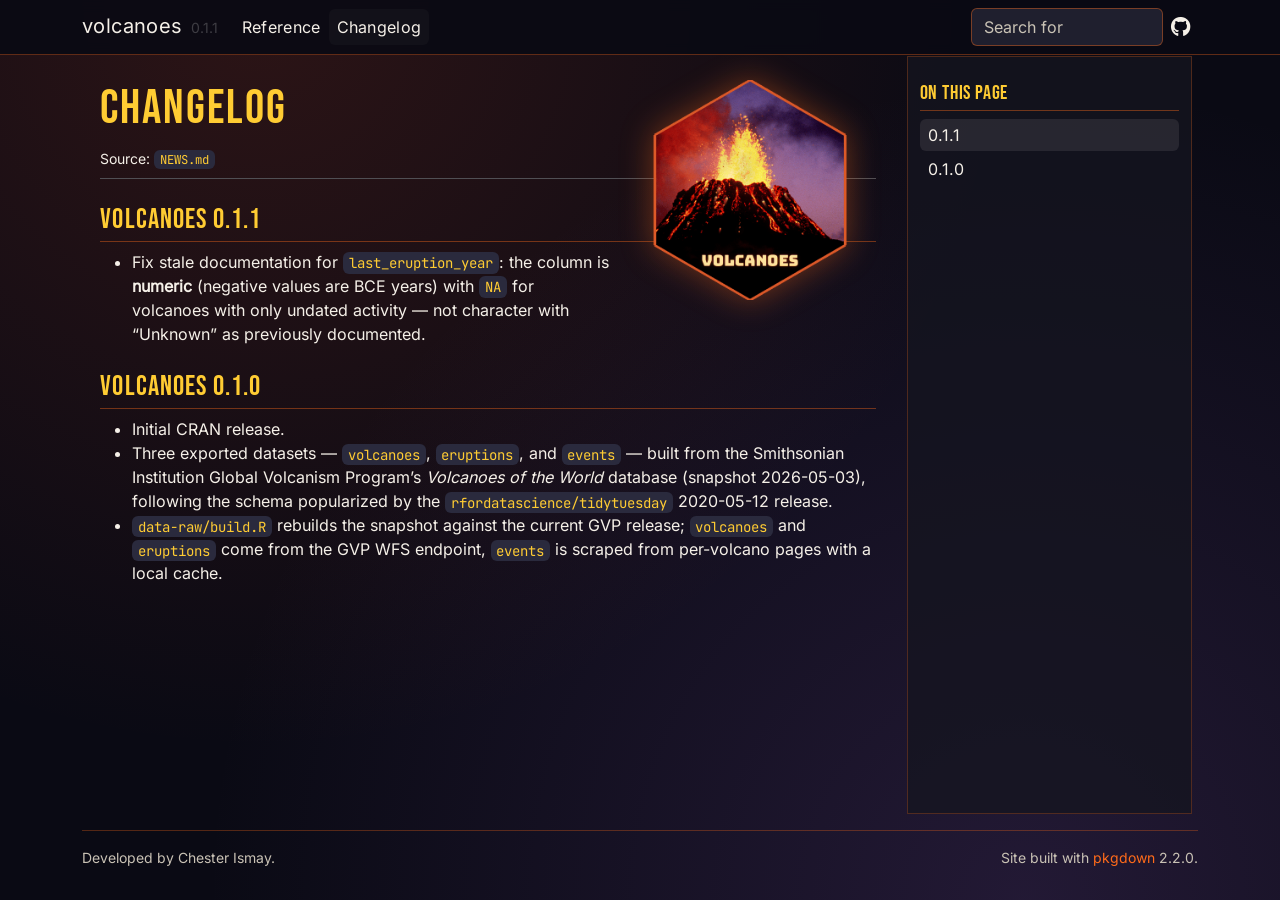
==== commit b81ac569: "Deploying to gh-pages from @ moderndive/volcanoes@b51f9f4847beba2acaf02beb0aff6b6f68592d2b 🚀" ====
--- a/news/index.html
+++ b/news/index.html
@@ -1,5 +1,5 @@
 <!DOCTYPE html>
-<!-- Generated by pkgdown: do not edit by hand --><html lang="en"><head><meta http-equiv="Content-Type" content="text/html; charset=UTF-8"><meta charset="utf-8"><meta http-equiv="X-UA-Compatible" content="IE=edge"><meta name="viewport" content="width=device-width, initial-scale=1, shrink-to-fit=no"><title>Changelog • volcanoes</title><!-- favicons --><link rel="icon" type="image/png" sizes="96x96" href="../favicon-96x96.png"><link rel="icon" type="”image/svg+xml”" href="../favicon.svg"><link rel="apple-touch-icon" sizes="180x180" href="../apple-touch-icon.png"><link rel="icon" sizes="any" href="../favicon.ico"><link rel="manifest" href="../site.webmanifest"><script src="../deps/jquery-3.6.0/jquery-3.6.0.min.js"></script><meta name="viewport" content="width=device-width, initial-scale=1, shrink-to-fit=no"><link href="../deps/bootstrap-5.3.1/bootstrap.min.css" rel="stylesheet"><script src="../deps/bootstrap-5.3.1/bootstrap.bundle.min.js"></script><link href="../deps/Inter-0.4.10/font.css" rel="stylesheet"><link href="../deps/JetBrains_Mono-0.4.10/font.css" rel="stylesheet"><link href="../deps/Bebas_Neue-0.4.10/font.css" rel="stylesheet"><link href="../deps/font-awesome-6.5.2/css/all.min.css" rel="stylesheet"><link href="../deps/font-awesome-6.5.2/css/v4-shims.min.css" rel="stylesheet"><script src="../deps/headroom-0.11.0/headroom.min.js"></script><script src="../deps/headroom-0.11.0/jQuery.headroom.min.js"></script><script src="../deps/bootstrap-toc-1.0.1/bootstrap-toc.min.js"></script><script src="../deps/clipboard.js-2.0.11/clipboard.min.js"></script><script src="../deps/search-1.0.0/autocomplete.jquery.min.js"></script><script src="../deps/search-1.0.0/fuse.min.js"></script><script src="../deps/search-1.0.0/mark.min.js"></script><!-- pkgdown --><script src="../pkgdown.js"></script><script src="../extra.js"></script><meta property="og:title" content="Changelog"><meta property="og:image" content="https://moderndive.github.io/volcanoes/logo.png"></head><body>
+<!-- Generated by pkgdown: do not edit by hand --><html lang="en"><head><meta http-equiv="Content-Type" content="text/html; charset=UTF-8"><meta charset="utf-8"><meta http-equiv="X-UA-Compatible" content="IE=edge"><meta name="viewport" content="width=device-width, initial-scale=1, shrink-to-fit=no"><title>Changelog • volcanoes</title><!-- favicons --><link rel="icon" type="image/png" sizes="96x96" href="../favicon-96x96.png"><link rel="icon" type="”image/svg+xml”" href="../favicon.svg"><link rel="apple-touch-icon" sizes="180x180" href="../apple-touch-icon.png"><link rel="icon" sizes="any" href="../favicon.ico"><link rel="manifest" href="../site.webmanifest"><script src="../deps/jquery-3.6.0/jquery-3.6.0.min.js"></script><meta name="viewport" content="width=device-width, initial-scale=1, shrink-to-fit=no"><link href="../deps/bootstrap-5.3.8/bootstrap.min.css" rel="stylesheet"><script src="../deps/bootstrap-5.3.8/bootstrap.bundle.min.js"></script><link href="../deps/Inter-0.4.10/font.css" rel="stylesheet"><link href="../deps/JetBrains_Mono-0.4.10/font.css" rel="stylesheet"><link href="../deps/Bebas_Neue-0.4.10/font.css" rel="stylesheet"><link href="../deps/font-awesome-6.5.2/css/all.min.css" rel="stylesheet"><link href="../deps/font-awesome-6.5.2/css/v4-shims.min.css" rel="stylesheet"><script src="../deps/headroom-0.11.0/headroom.min.js"></script><script src="../deps/headroom-0.11.0/jQuery.headroom.min.js"></script><script src="../deps/bootstrap-toc-1.0.1/bootstrap-toc.min.js"></script><script src="../deps/clipboard.js-2.0.11/clipboard.min.js"></script><script src="../deps/search-1.0.0/autocomplete.jquery.min.js"></script><script src="../deps/search-1.0.0/fuse.min.js"></script><script src="../deps/search-1.0.0/mark.min.js"></script><!-- pkgdown --><script src="../pkgdown.js"></script><script src="../extra.js"></script><meta property="og:title" content="Changelog"><meta property="og:image" content="https://moderndive.github.io/volcanoes/logo.png"></head><body>
     <a href="#main" class="visually-hidden-focusable">Skip to contents</a>
 
 
@@ -7,7 +7,7 @@
 
     <a class="navbar-brand me-2" href="../index.html">volcanoes</a>
 
-    <small class="nav-text text-muted me-auto" data-bs-toggle="tooltip" data-bs-placement="bottom" title="">0.1.0</small>
+    <small class="nav-text text-muted me-auto" data-bs-toggle="tooltip" data-bs-placement="bottom" title="">0.1.1</small>
 
 
     <button class="navbar-toggler" type="button" data-bs-toggle="collapse" data-bs-target="#navbar" aria-controls="navbar" aria-expanded="false" aria-label="Toggle navigation">
@@ -32,13 +32,18 @@
     </div>
 
     <div class="section level2">
+<h2 class="pkg-version" data-toc-text="0.1.1" id="volcanoes-011">volcanoes 0.1.1<a class="anchor" aria-label="anchor" href="#volcanoes-011"></a></h2>
+<ul><li>Fix stale documentation for <code>last_eruption_year</code>: the column is <strong>numeric</strong> (negative values are BCE years) with <code>NA</code> for volcanoes with only undated activity — not character with “Unknown” as previously documented.</li>
+</ul></div>
+    <div class="section level2">
 <h2 class="pkg-version" data-toc-text="0.1.0" id="volcanoes-010">volcanoes 0.1.0<a class="anchor" aria-label="anchor" href="#volcanoes-010"></a></h2>
 <ul><li>Initial CRAN release.</li>
 <li>Three exported datasets — <code>volcanoes</code>, <code>eruptions</code>, and <code>events</code> — built from the Smithsonian Institution Global Volcanism Program’s <em>Volcanoes of the World</em> database (snapshot 2026-05-03), following the schema popularized by the <code>rfordatascience/tidytuesday</code> 2020-05-12 release.</li>
 <li>
 <code>data-raw/build.R</code> rebuilds the snapshot against the current GVP release; <code>volcanoes</code> and <code>eruptions</code> come from the GVP WFS endpoint, <code>events</code> is scraped from per-volcano pages with a local cache.</li>
 </ul></div>
-  </main></div>
+  </main><aside class="col-md-3"><nav id="toc" aria-label="Table of contents"><h2>On this page</h2>
+    </nav></aside></div>
 
 
     <footer><div class="pkgdown-footer-left">
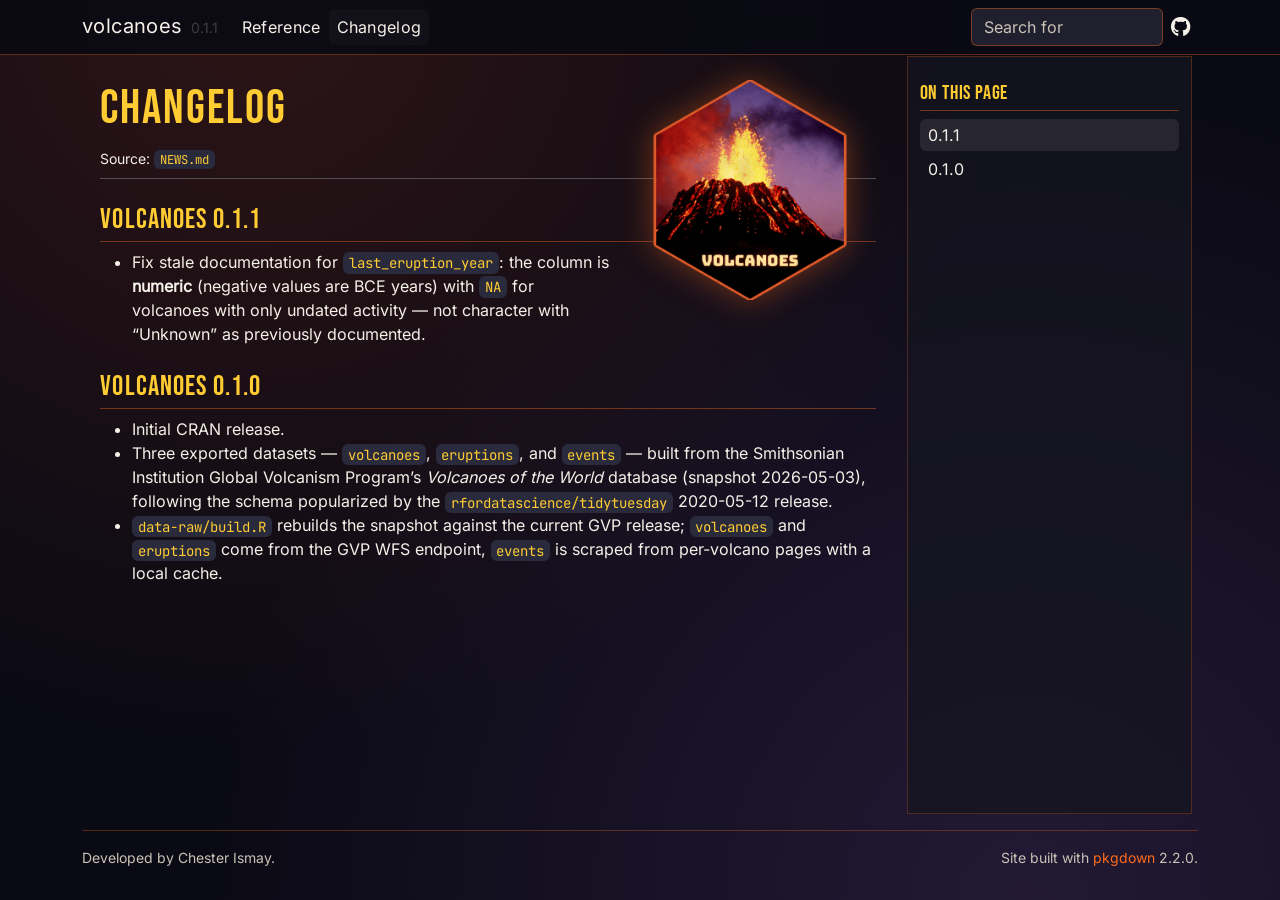
==== commit 2b016648: "Deploying to gh-pages from @ moderndive/volcanoes@6749bec9cfc1a9bfe991bc3ef8882e99b2418f84 🚀" ====
--- a/news/index.html
+++ b/news/index.html
@@ -1,5 +1,5 @@
 <!DOCTYPE html>
-<!-- Generated by pkgdown: do not edit by hand --><html lang="en"><head><meta http-equiv="Content-Type" content="text/html; charset=UTF-8"><meta charset="utf-8"><meta http-equiv="X-UA-Compatible" content="IE=edge"><meta name="viewport" content="width=device-width, initial-scale=1, shrink-to-fit=no"><title>Changelog • volcanoes</title><!-- favicons --><link rel="icon" type="image/png" sizes="96x96" href="../favicon-96x96.png"><link rel="icon" type="”image/svg+xml”" href="../favicon.svg"><link rel="apple-touch-icon" sizes="180x180" href="../apple-touch-icon.png"><link rel="icon" sizes="any" href="../favicon.ico"><link rel="manifest" href="../site.webmanifest"><script src="../deps/jquery-3.6.0/jquery-3.6.0.min.js"></script><meta name="viewport" content="width=device-width, initial-scale=1, shrink-to-fit=no"><link href="../deps/bootstrap-5.3.8/bootstrap.min.css" rel="stylesheet"><script src="../deps/bootstrap-5.3.8/bootstrap.bundle.min.js"></script><link href="../deps/Inter-0.4.10/font.css" rel="stylesheet"><link href="../deps/JetBrains_Mono-0.4.10/font.css" rel="stylesheet"><link href="../deps/Bebas_Neue-0.4.10/font.css" rel="stylesheet"><link href="../deps/font-awesome-6.5.2/css/all.min.css" rel="stylesheet"><link href="../deps/font-awesome-6.5.2/css/v4-shims.min.css" rel="stylesheet"><script src="../deps/headroom-0.11.0/headroom.min.js"></script><script src="../deps/headroom-0.11.0/jQuery.headroom.min.js"></script><script src="../deps/bootstrap-toc-1.0.1/bootstrap-toc.min.js"></script><script src="../deps/clipboard.js-2.0.11/clipboard.min.js"></script><script src="../deps/search-1.0.0/autocomplete.jquery.min.js"></script><script src="../deps/search-1.0.0/fuse.min.js"></script><script src="../deps/search-1.0.0/mark.min.js"></script><!-- pkgdown --><script src="../pkgdown.js"></script><script src="../extra.js"></script><meta property="og:title" content="Changelog"><meta property="og:image" content="https://moderndive.github.io/volcanoes/logo.png"></head><body>
+<!-- Generated by pkgdown: do not edit by hand --><html lang="en-US"><head><meta http-equiv="Content-Type" content="text/html; charset=UTF-8"><meta charset="utf-8"><meta http-equiv="X-UA-Compatible" content="IE=edge"><meta name="viewport" content="width=device-width, initial-scale=1, shrink-to-fit=no"><title>Changelog • volcanoes</title><!-- favicons --><link rel="icon" type="image/png" sizes="96x96" href="../favicon-96x96.png"><link rel="icon" type="”image/svg+xml”" href="../favicon.svg"><link rel="apple-touch-icon" sizes="180x180" href="../apple-touch-icon.png"><link rel="icon" sizes="any" href="../favicon.ico"><link rel="manifest" href="../site.webmanifest"><script src="../deps/jquery-3.6.0/jquery-3.6.0.min.js"></script><meta name="viewport" content="width=device-width, initial-scale=1, shrink-to-fit=no"><link href="../deps/bootstrap-5.3.8/bootstrap.min.css" rel="stylesheet"><script src="../deps/bootstrap-5.3.8/bootstrap.bundle.min.js"></script><link href="../deps/Inter-0.4.10/font.css" rel="stylesheet"><link href="../deps/JetBrains_Mono-0.4.10/font.css" rel="stylesheet"><link href="../deps/Bebas_Neue-0.4.10/font.css" rel="stylesheet"><link href="../deps/font-awesome-6.5.2/css/all.min.css" rel="stylesheet"><link href="../deps/font-awesome-6.5.2/css/v4-shims.min.css" rel="stylesheet"><script src="../deps/headroom-0.11.0/headroom.min.js"></script><script src="../deps/headroom-0.11.0/jQuery.headroom.min.js"></script><script src="../deps/bootstrap-toc-1.0.1/bootstrap-toc.min.js"></script><script src="../deps/clipboard.js-2.0.11/clipboard.min.js"></script><script src="../deps/search-1.0.0/autocomplete.jquery.min.js"></script><script src="../deps/search-1.0.0/fuse.min.js"></script><script src="../deps/search-1.0.0/mark.min.js"></script><!-- pkgdown --><script src="../pkgdown.js"></script><script src="../extra.js"></script><meta property="og:title" content="Changelog"><meta property="og:image" content="https://moderndive.github.io/volcanoes/logo.png"></head><body>
     <a href="#main" class="visually-hidden-focusable">Skip to contents</a>
 
 
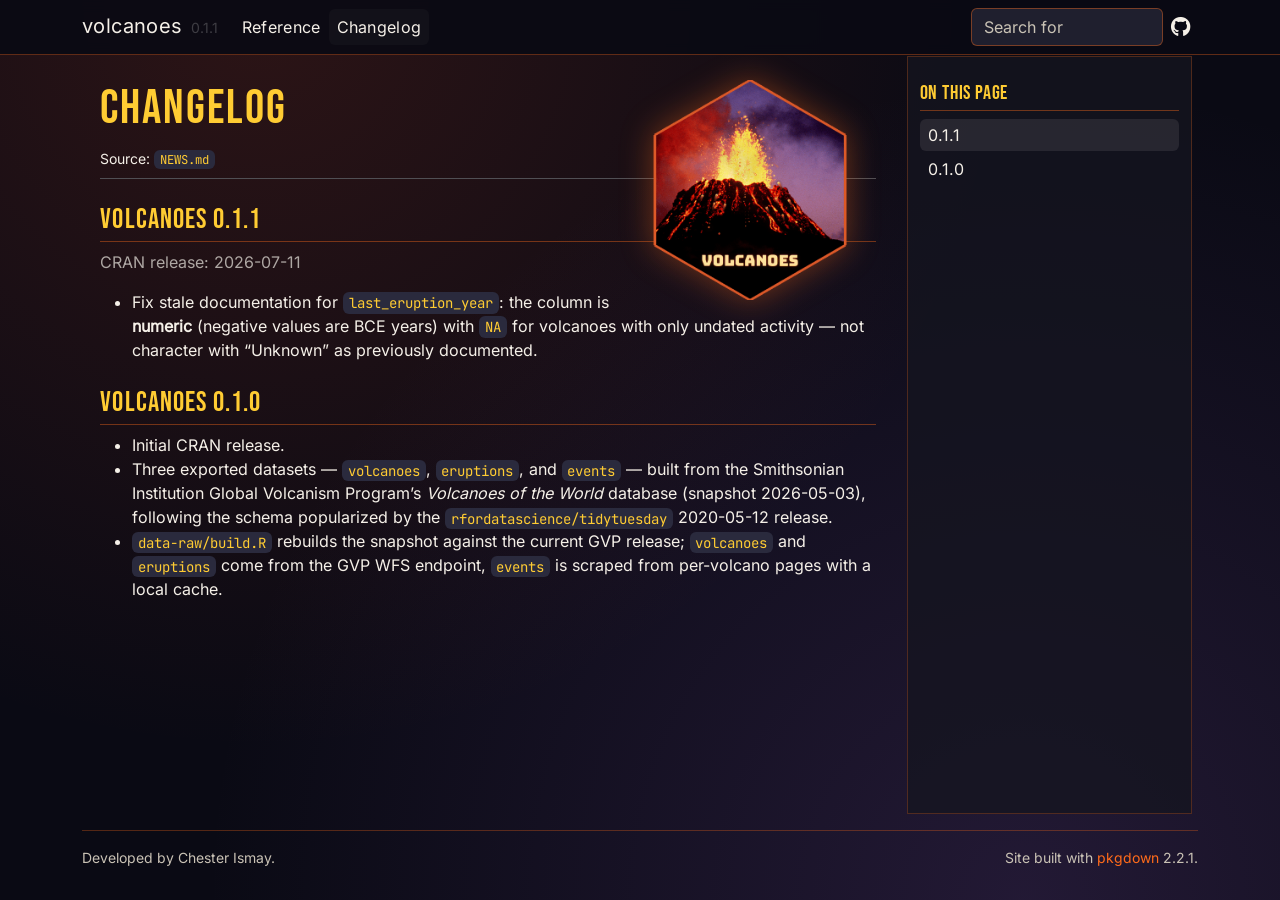
==== commit 5916f0d8: "Deploying to gh-pages from @ moderndive/volcanoes@2a06efad1b8b57580e7622e714e6abded5cfa9ae 🚀" ====
--- a/news/index.html
+++ b/news/index.html
@@ -32,7 +32,7 @@
     </div>
 
     <div class="section level2">
-<h2 class="pkg-version" data-toc-text="0.1.1" id="volcanoes-011">volcanoes 0.1.1<a class="anchor" aria-label="anchor" href="#volcanoes-011"></a></h2>
+<h2 class="pkg-version" data-toc-text="0.1.1" id="volcanoes-011">volcanoes 0.1.1<a class="anchor" aria-label="anchor" href="#volcanoes-011"></a></h2><p class="text-muted">CRAN release: 2026-07-11</p>
 <ul><li>Fix stale documentation for <code>last_eruption_year</code>: the column is <strong>numeric</strong> (negative values are BCE years) with <code>NA</code> for volcanoes with only undated activity — not character with “Unknown” as previously documented.</li>
 </ul></div>
     <div class="section level2">
@@ -51,7 +51,7 @@
 </div>
 
 <div class="pkgdown-footer-right">
-  <p>Site built with <a href="https://pkgdown.r-lib.org/" class="external-link">pkgdown</a> 2.2.0.</p>
+  <p>Site built with <a href="https://pkgdown.r-lib.org/" class="external-link">pkgdown</a> 2.2.1.</p>
 </div>
 
     </footer></div>
